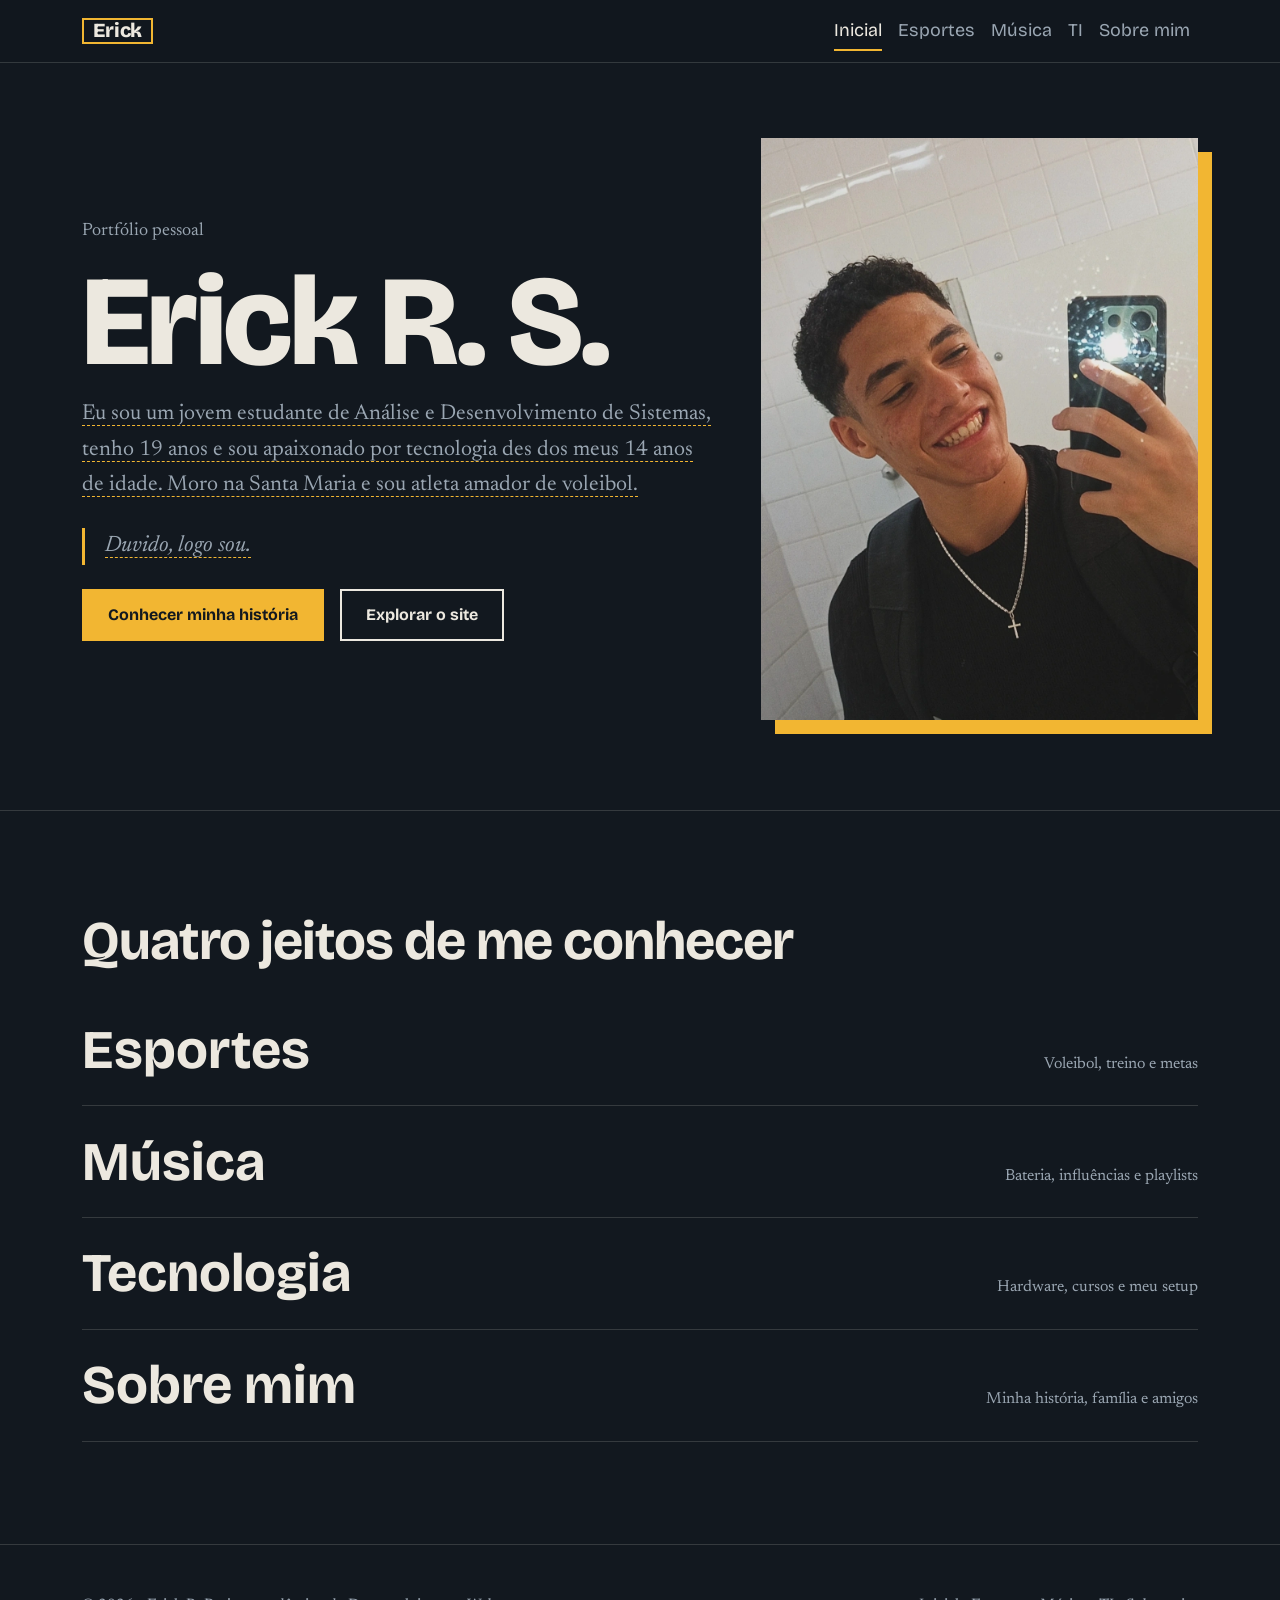
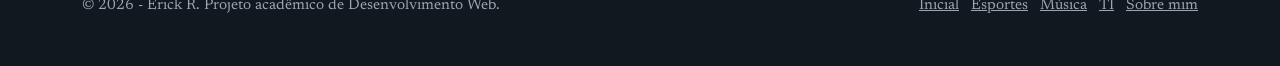
==== index.html @ 14b2eec6 "Files upp" ====
<!doctype html>
<html lang="pt-BR">

<head>
  <meta charset="UTF-8" />
  <meta name="viewport" content="width=device-width, initial-scale=1" />
  <title>Inicial | Erick</title>
  <meta name="description" content="Portfólio pessoal: esportes, música, tecnologia e minha história." />
  <link rel="preconnect" href="https://fonts.googleapis.com" />
  <link rel="preconnect" href="https://fonts.gstatic.com" crossorigin />
  <link
    href="https://fonts.googleapis.com/css2?family=Bricolage+Grotesque:opsz,wght@12..96,400;12..96,700;12..96,800&family=Newsreader:ital,opsz,wght@0,6..72,400;1,6..72,400&display=swap"
    rel="stylesheet" />
  <link href="https://cdn.jsdelivr.net/npm/bootstrap@5.3.3/dist/css/bootstrap.min.css" rel="stylesheet" />
  <link href="css/style.css" rel="stylesheet" />
</head>

<body class="p-inicial">
  <header>
    <nav class="navbar navbar-expand-md navbar-dark fixed-top" aria-label="Navegação principal">
      <div class="container">
        <a class="navbar-brand" href="index.html" aria-label="Início">Erick</a>
        <button class="navbar-toggler" type="button" data-bs-toggle="collapse" data-bs-target="#menu"
          aria-controls="menu" aria-expanded="false" aria-label="Abrir menu">
          <span class="navbar-toggler-icon"></span>
        </button>
        <div class="collapse navbar-collapse" id="menu">
          <ul class="navbar-nav ms-auto">
            <li class="nav-item">
              <a class="nav-link" href="index.html">Inicial</a>
            </li>
            <li class="nav-item">
              <a class="nav-link" href="esportes.html">Esportes</a>
            </li>
            <li class="nav-item">
              <a class="nav-link" href="musica.html">Música</a>
            </li>
            <li class="nav-item">
              <a class="nav-link" href="ti.html">TI</a>
            </li>
            <li class="nav-item">
              <a class="nav-link" href="sobre.html">Sobre mim</a>
            </li>
          </ul>
        </div>
      </div>
    </nav>
  </header>
  <main>
    <section class="hero">
      <div class="container">
        <div class="row align-items-center g-5">
          <div class="col-lg-7 hero-in">
            <p class="note mb-2">Portfólio pessoal</p>
            <h1>Erick R. S.</h1>
            <p class="lead-text">
              <span class="fill">Eu sou um jovem estudante de Análise e
                Desenvolvimento de Sistemas, tenho 19 anos e sou
                apaixonado por tecnologia des dos meus 14 anos de idade. Moro
                na Santa Maria e sou atleta amador de
                voleibol.</span>
            </p>
            <p class="quote">
              <span class="fill">Duvido, logo sou.</span>
            </p>
            <div class="d-flex flex-wrap gap-3">
              <a class="btn btn-accent" href="sobre.html">Conhecer minha
                história</a><a class="btn btn-line" href="#paginas">Explorar o site</a>
            </div>
          </div>
          <div class="col-lg-5">
            <figure class="frame r34" data-file="assets/images/perfil.jpg">
              <img src="assets/images/perfil.jpg" alt="Foto de Erick" loading="lazy" />
            </figure>
          </div>
        </div>
      </div>
    </section>
    <section class="block">
      <div class="container" data-reveal>
        <h2>Quatro jeitos de me conhecer</h2>
        <div id="paginas">
          <a class="jump" href="esportes.html">Esportes <span>Voleibol, treino
              e metas</span></a>
          <a class="jump" href="musica.html">Música <span>Bateria, influências
              e playlists</span></a>
          <a class="jump" href="ti.html">Tecnologia <span>Hardware, cursos e
              meu setup</span></a>
          <a class="jump" href="sobre.html">Sobre mim <span>Minha história,
              família e amigos</span></a>
        </div>
      </div>
    </section>
  </main>
  <footer class="site-footer">
    <div class="container d-flex flex-column flex-md-row justify-content-between gap-2">
      <p class="mb-0">
        &copy; 2026 - Erick R. Projeto acadêmico de Desenvolvimento Web.
      </p>
      <p class="mb-0">
        <a href="index.html">Inicial</a> &nbsp;
        <a href="esportes.html">Esportes</a> &nbsp;
        <a href="musica.html">Música</a> &nbsp;
        <a href="ti.html">TI</a> &nbsp; <a href="sobre.html">Sobre mim</a>
      </p>
    </div>
  </footer>
  <script src="https://cdn.jsdelivr.net/npm/bootstrap@5.3.3/dist/js/bootstrap.bundle.min.js"></script>
  <script src="js/script.js"></script>
</body>

</html>
---- css/style.css ----
/* ===== Variáveis (CSS3) ===== */
:root{--bg:#12181F;--bg2:#1B232D;--paper:#ECE8DF;--muted:#9AA6B2;--accent:#F2B632;--line:rgba(236,232,223,.16);
--display:'Bricolage Grotesque',system-ui,sans-serif;--text:'Newsreader',Georgia,serif}
html{scroll-behavior:smooth}
body{background:var(--bg);color:var(--paper);font-family:var(--text);font-size:1.125rem;line-height:1.65;animation:pageIn .5s ease both;overflow-x:hidden}
body.leaving{opacity:0;transition:opacity .25s}
@keyframes pageIn{from{opacity:0}}
h1,h2,h3,.navbar-brand{font-family:var(--display);letter-spacing:-.02em;line-height:1.05}
h1{font-size:clamp(3rem,10vw,8rem);font-weight:800}
h2{font-size:clamp(2rem,5vw,3.4rem);font-weight:700;margin-bottom:1.5rem}
h3{font-size:1.4rem;font-weight:700}
p{max-width:62ch}
a{color:var(--accent)}
:focus-visible{outline:2px solid var(--accent);outline-offset:3px}
.note{color:var(--muted)}
.fill{color:var(--muted);border-bottom:1px dashed var(--accent)} /* campo a preencher */
/* ===== Navegação ===== */
.navbar{background:rgba(18,24,31,.94);border-bottom:1px solid var(--line)}
.navbar-brand{color:var(--paper)!important;font-weight:800;border:2px solid var(--accent);padding:.05rem .55rem}
.nav-link{color:var(--muted)!important;font-family:var(--display);position:relative}
.nav-link::after{content:"";position:absolute;left:.5rem;right:.5rem;bottom:.15rem;height:2px;background:var(--accent);transform:scaleX(0);transition:transform .25s}
.nav-link:hover,.nav-link.active{color:var(--paper)!important}
.nav-link:hover::after,.nav-link.active::after{transform:scaleX(1)}
/* ===== Estrutura ===== */
.hero{min-height:90vh;display:flex;align-items:center;padding:7rem 0 4rem;position:relative}
.hero>.container{position:relative}
.hero-in>*{animation:rise .8s cubic-bezier(.2,.7,.2,1) both}
.hero-in>*:nth-child(2){animation-delay:.12s}.hero-in>*:nth-child(3){animation-delay:.24s}.hero-in>*:nth-child(4){animation-delay:.36s}
@keyframes rise{from{opacity:0;transform:translateY(24px)}}
.block{padding:clamp(3.5rem,8vw,7rem) 0;border-top:1px solid var(--line)}
[data-reveal]{opacity:0;transform:translateY(16px);transition:opacity .7s,transform .7s}
[data-reveal].in{opacity:1;transform:none}
.lead-text{font-size:1.35rem;color:var(--paper)}
.quote{border-left:3px solid var(--accent);padding-left:1.25rem;font-style:italic;font-size:1.4rem;margin:1.5rem 0}
/* ===== Botões ===== */
.btn-accent,.btn-line{font-family:var(--display);font-weight:700;border-radius:0;padding:.75rem 1.5rem;transition:transform .2s,box-shadow .2s}
.btn-accent{background:var(--accent);color:#12181F;border:2px solid var(--accent)}
.btn-line{border:2px solid var(--paper);color:var(--paper)}
.btn-accent:hover,.btn-line:hover{transform:translate(-3px,-3px);box-shadow:4px 4px 0 var(--paper);color:#12181F;background:var(--accent);border-color:var(--accent)}
.btn-accent:active,.btn-line:active{transform:none;box-shadow:none}
/* ===== Imagens e galeria ===== */
.frame{position:relative;margin:0;overflow:hidden;background:var(--bg2)}
.frame img{width:100%;height:100%;object-fit:cover;display:block;transition:transform .5s}
.r43{aspect-ratio:4/3}.r34{aspect-ratio:3/4}.r169{aspect-ratio:16/9}.r11{aspect-ratio:1}
.frame[data-lightbox]{cursor:zoom-in}
.frame[data-lightbox]:hover img{transform:scale(1.04)}
.frame.empty{border:1px dashed var(--muted);display:grid;place-items:center;cursor:default}
.frame.empty img{display:none}
.frame.empty::after{content:"Substituir: " attr(data-file);color:var(--muted);font:.85rem var(--display);padding:1rem;text-align:center}
.hero .frame{box-shadow:14px 14px 0 var(--accent)}
.hero-in .frame{margin-top:2.5rem}
/* ===== Prévia das páginas (Inicial) ===== */
.jump{display:flex;justify-content:space-between;align-items:baseline;gap:1rem;flex-wrap:wrap;padding:1.4rem 0;border-bottom:1px solid var(--line);color:var(--paper);text-decoration:none;font:700 clamp(1.8rem,5vw,3.4rem) var(--display);transition:color .2s,padding-left .3s}
.jump span{font:1rem var(--text);color:var(--muted)}
.jump:hover{color:var(--accent);padding-left:1rem}
/* ===== Linha do tempo ===== */
.tl{border-left:2px solid var(--line);padding-left:1.75rem;margin-left:.4rem}
.tl-item{position:relative;padding-bottom:1.75rem}
.tl-item::before{content:"";position:absolute;left:calc(-1.75rem - 7px);top:.55rem;width:12px;height:12px;background:var(--bg);border:2px solid var(--accent);transition:background .2s}
.tl-item.open::before,.tl-item:hover::before{background:var(--accent)}
.tl-btn{background:none;border:0;color:var(--paper);font:700 1.4rem var(--display);padding:0;text-align:left}
.tl-when{color:var(--accent);font:.95rem var(--display)}
.tl-more{display:none;margin-top:.5rem}
.tl-item.open .tl-more{display:block;animation:rise .4s both}
/* ===== Ficha técnica (TI) ===== */
.spec{display:grid;grid-template-columns:repeat(auto-fit,minmax(250px,1fr));border-top:1px solid var(--line);border-left:1px solid var(--line);margin:0}
.spec>div{padding:1.1rem 1.25rem;border-right:1px solid var(--line);border-bottom:1px solid var(--line);transition:background .2s}
.spec>div:hover{background:var(--bg2)}
.spec dt{font:.85rem ui-monospace,Menlo,Consolas,monospace;color:var(--accent);font-weight:400}
.spec dd{margin:.2rem 0 0}
/* ===== Páginas específicas ===== */
.p-esportes h1{text-transform:uppercase;font-style:italic}
.p-esportes .hero{background:repeating-linear-gradient(0deg,transparent 0 46px,var(--line) 46px 47px)}
.p-musica .hero::before{content:"";position:absolute;inset:0;pointer-events:none;background:repeating-radial-gradient(circle at 88% 45%,transparent 0 26px,var(--line) 27px 28px)}
.p-sobre p{font-size:1.25rem}
.form-control{background:var(--bg2);border-color:var(--line);color:var(--paper);border-radius:0}
.form-control:focus{background:var(--bg2);color:var(--paper);border-color:var(--accent);box-shadow:none}
/* ===== Rodapé e voltar ao topo ===== */
.site-footer{padding:3rem 0;border-top:1px solid var(--line);color:var(--muted);font-size:.95rem}
.site-footer a{color:var(--muted)}
.totop{position:fixed;right:1rem;bottom:1rem;width:46px;height:46px;border:2px solid var(--accent);background:var(--bg);color:var(--accent);font-size:1.3rem;opacity:0;pointer-events:none;transition:opacity .3s,transform .2s;z-index:1030}
.totop.show{opacity:1;pointer-events:auto}.totop:hover{transform:translateY(-3px)}
/* ===== Responsivo ===== */
@media(max-width:767.98px){body{font-size:1.05rem}.hero{min-height:auto;padding-top:6rem}.hero .frame{box-shadow:8px 8px 0 var(--accent)}.jump:hover{padding-left:.4rem}}
@media(prefers-reduced-motion:reduce){*{animation:none!important;transition:none!important}[data-reveal]{opacity:1;transform:none}}
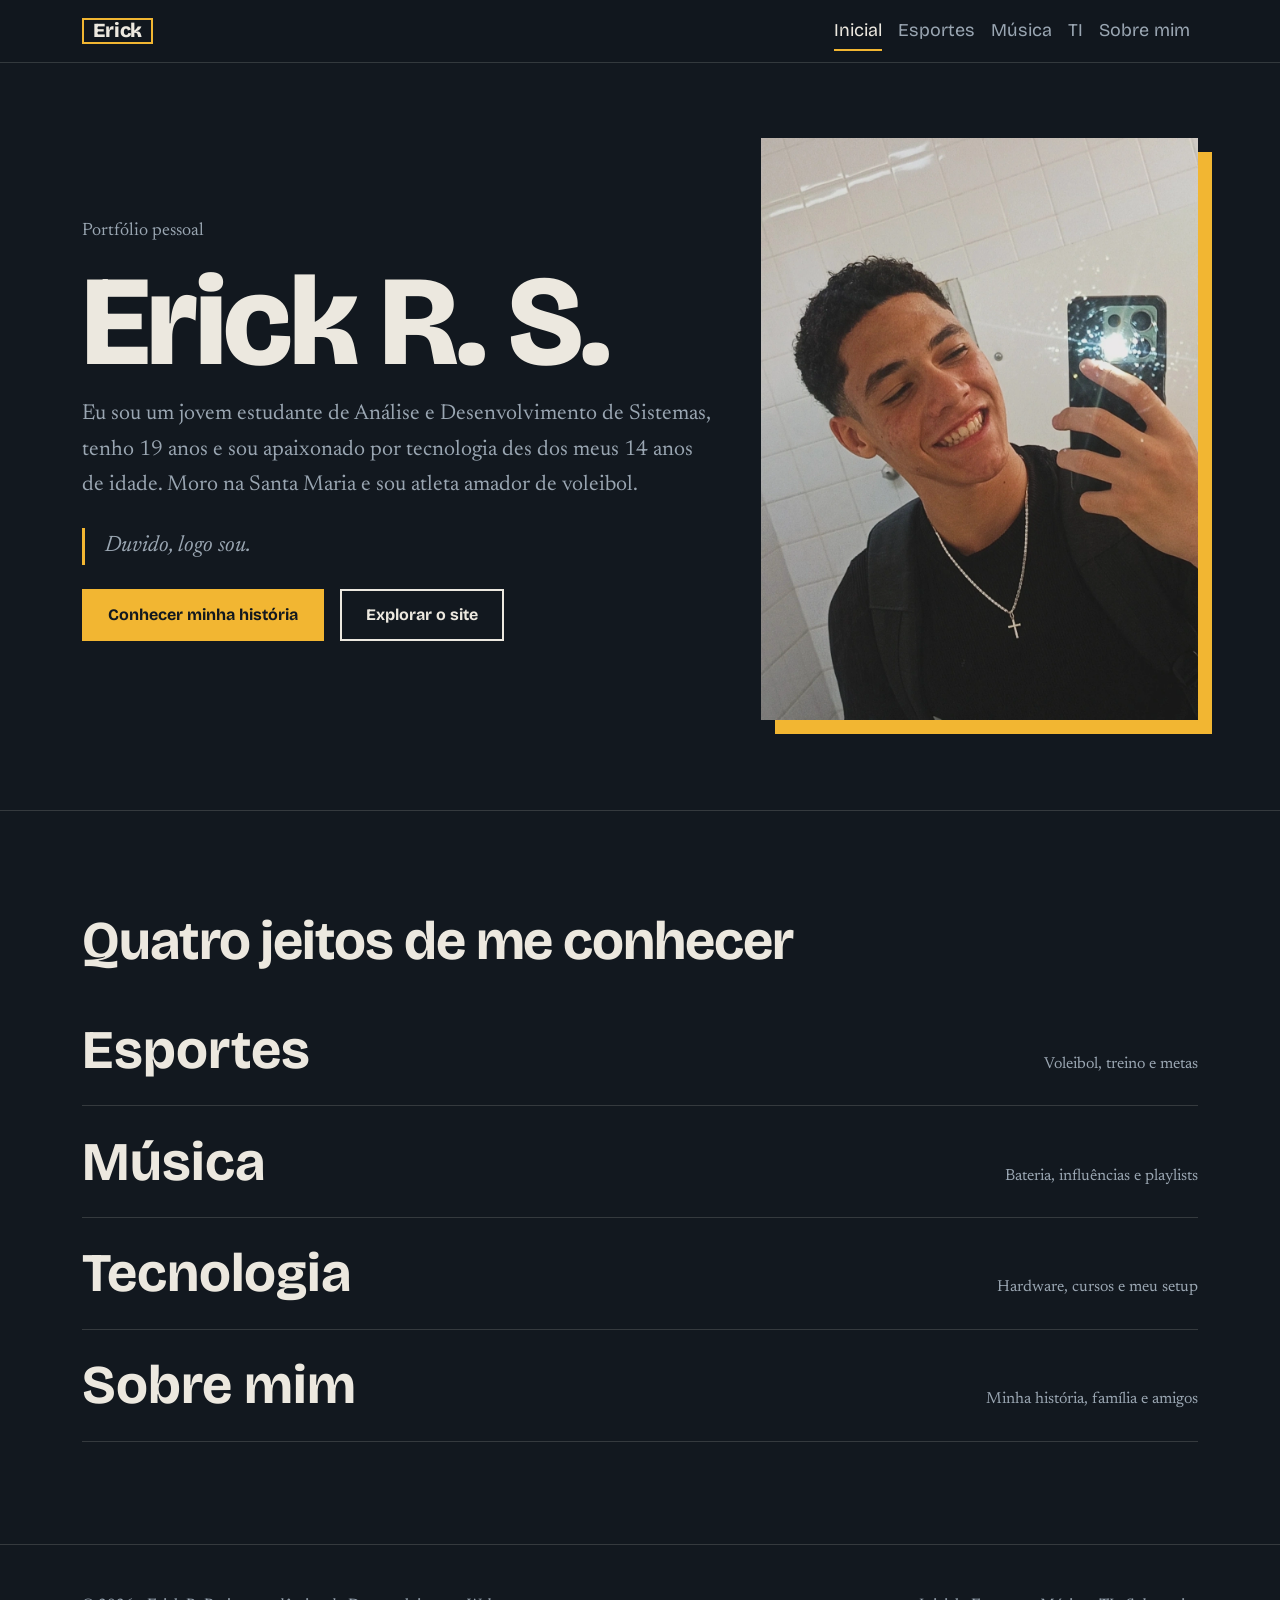
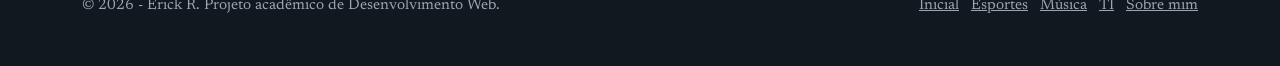
==== commit c240a1dc: "Add files via upload" ====
--- a/index.html
+++ b/index.html
@@ -6,6 +6,7 @@
   <meta name="viewport" content="width=device-width, initial-scale=1" />
   <title>Inicial | Erick</title>
   <meta name="description" content="Portfólio pessoal: esportes, música, tecnologia e minha história." />
+  <link rel="icon" href="assets/images/er.ico" type="image/x-icon" />
   <link rel="preconnect" href="https://fonts.googleapis.com" />
   <link rel="preconnect" href="https://fonts.gstatic.com" crossorigin />
   <link
@@ -13,6 +14,7 @@
     rel="stylesheet" />
   <link href="https://cdn.jsdelivr.net/npm/bootstrap@5.3.3/dist/css/bootstrap.min.css" rel="stylesheet" />
   <link href="css/style.css" rel="stylesheet" />
+
 </head>
 
 <body class="p-inicial">
--- a/css/style.css
+++ b/css/style.css
@@ -13,7 +13,7 @@
 a{color:var(--accent)}
 :focus-visible{outline:2px solid var(--accent);outline-offset:3px}
 .note{color:var(--muted)}
-.fill{color:var(--muted);border-bottom:1px dashed var(--accent)} /* campo a preencher */
+.fill{color:var(--muted)}
 /* ===== Navegação ===== */
 .navbar{background:rgba(18,24,31,.94);border-bottom:1px solid var(--line)}
 .navbar-brand{color:var(--paper)!important;font-weight:800;border:2px solid var(--accent);padding:.05rem .55rem}
